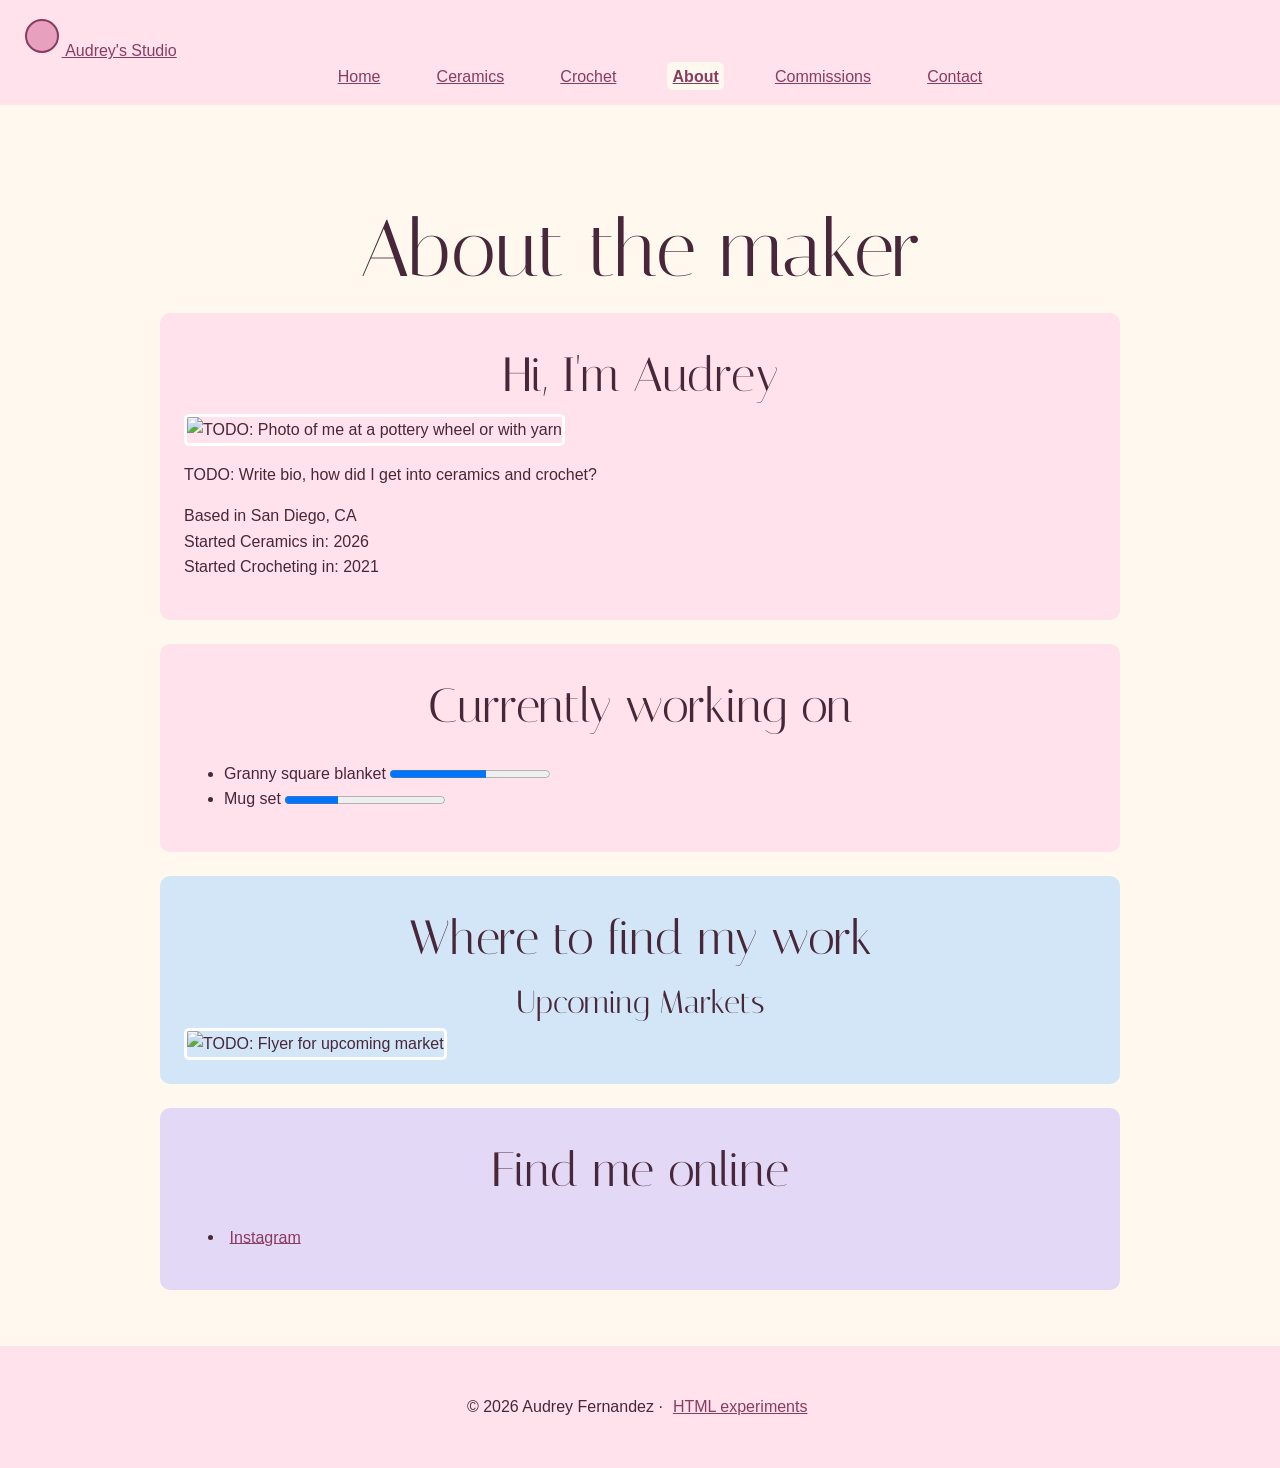
==== about.html @ de60c45e "finish no-js contact form and fix mobile nav/headings" ====
<!DOCTYPE html>
<html lang="en">
<head>
  <meta charset="utf-8">
  <meta name="viewport" content="width=device-width, initial-scale=1">
  <meta name="description" content="About Audrey Fernandez, the maker behind the ceramics and crochet pieces.">
  <title>About | Audrey's Studio</title>
  <link rel="icon" href="images/favicon.svg" type="image/svg+xml">
  <link rel="stylesheet" href="style.css">
</head>
<body>
    <header>
    <a href="index.html">
        <svg width="40" height="40" viewBox="0 0 40 40" role="img" aria-label="Audrey's Studio logo">
            <circle cx="20" cy="20" r="16" fill="#e8a0bf" stroke="#8a3b62" stroke-width="2"/>
        </svg>        
        Audrey's Studio
    </a>
    <nav aria-label="Main">
        <ul>
        <li><a href="index.html">Home</a></li>
        <li><a href="ceramics.html">Ceramics</a></li>
        <li><a href="crochet.html">Crochet</a></li>
        <li><a href="about.html" aria-current="page">About</a></li>
        <li><a href="commissions.html">Commissions</a></li>
        <li><a href="form-no-js.html">Contact</a></li>
        </ul>
    </nav>
    </header>

    <main>
        <h1>About the maker</h1>

        <section class="panel panel-accent" aria-labelledby="bio.heading">
            <h2 id="bio-heading">Hi, I'm Audrey</h2>
            <img src="images/placeholder.svg" alt="TODO: Photo of me at a pottery wheel or with yarn">
            <p>TODO: Write bio, how did I get into ceramics and crochet?</p>
            <p>
                Based in <span>San Diego, CA</span><br>
                Started Ceramics in: 2026<br>
                Started Crocheting in: 2021
            </p>
        </section>

        <section class="panel panel-accent2" aria-labelledby="wip-heading">
            <h2 id="wip-heading">Currently working on</h2>
            <ul>
                <li>
                    <label for="wip-blanket">Granny square blanket</label>
                    <progress id="wip-blanket" max="100" value="60">60%</progress>
                </li>
                <li>
                    <label for="wip-mugs">Mug set</label>
                    <progress id="wip-mugs" max="6" value="2">2 of 6</progress>
                </li>
            </ul>
        </section>

        <section class="panel panel-accent3" aria-labelledby="irl-heading">
            <h2 id="irl-heading">Where to find my work</h2>
            <h3>Upcoming Markets</h3>
            <img src="images/placeholder.svg" alt="TODO: Flyer for upcoming market">
        </section>

        <section class="panel panel-accent4" aria-labelledby="links-heading">
            <h2 id="links-heading">Find me online</h2>
            <ul>
                <li><a href="https://www.instagram.com/audrey.crochets">Instagram</a></li>
            </ul>
        </section>
    </main>

    <footer>
        <p>&copy; 2026 Audrey Fernandez &middot; <a href="experiments.html">HTML experiments</a></p>
    </footer>
</body>
</html>
---- style.css ----
/* 
Audrey Elizabeth Fernandez | Audrey's Studio stylesheet
Repo: https://github.com/audreyelizabethf/cse134b-hw3
*/

@font-face {
    font-family: "Italiana";
    src: url("fonts/italiana-regular.woff2") format("woff2");
    font-weight: 400;
    font-style: normal;
    font-display: swap;
}

/* CUSTOM PROPERTIES (at least 4)*/
:root {
    --color-bg: #fff8ee;
    --color-input-bg: #ffffff;
    --color-text: #48273a;
    --color-link: #8a3b62;
    --color-accent: #ffe2eb;
    /* --color-accent2: #d4e8c1; */
    --color-accent2: #ffe2eb;
    --color-accent3: #d3e6f7;
    --color-accent4: #e3d9f6;
    --color-focus: #ff0099;
    

    --font-heading: ui-rounded, "Italiana", Georgia, serif;
    --font-body: "Trebuchet MS", "Segoe UI", Helvetica, sans-serif;

    --max-width: 60rem;
}

/* TYPOGRAPHY*/
body {
    font-family: var(--font-body);
    background-color: var(--color-bg);
    color: var(--color-text);
    line-height:1.6;
    margin: 0;
}

main {
    max-width: var(--max-width);
    margin: 0 auto;
    padding: 2rem;
}

h1, h2, h3 {
    font-family: var(--font-heading);
    margin-bottom: 0;
    font-weight: 400;
    text-align: center;
}

h1 {
    font-size: 5rem;
}

main > h1, 
main > section:not(.panel) > h2 {
    margin-top: 3rem;
}

h2 {
    font-size: 3rem;
}

h3 {
    font-size: 2rem;
}

h1 + p,
h2 + p, 
h3 + p {
    text-align: center;
    margin-top: 0;
}

img, video,iframe {
    max-width: 100%;
    height: auto;
    border: 3px solid white;
    border-radius: 5px;
    box-sizing: border-box;
}

/* HEADER + NAV w/ FLEXBOX */
header {
    background-color: var(--color-accent);
    padding: 1rem;
}

nav ul{
    display: flex;
    justify-content: center;
    list-style: none;
    gap: 45px;
    margin: 0;
}

/* ATTRIBUTE SELECTOR: highlight nav link for current page */
a[aria-current="page"] {
    font-weight:700;
    background-color: var(--color-bg);
    border-radius: 5px;
    padding: 0.35rem;
}

/* LINKS: hover & focus */
a {
    color: var(--color-link);
    padding: 0.35rem;
}

a:hover {
    background-color: var(--color-accent2);
    border-radius: 3px;
}

a:focus, button:focus, input:focus, textarea:focus {
    outline: 3px solid var(--color-focus);    
}

/* BUTTONS */
button {
    background-color: var(--color-accent2);
    border: 5px solid var(--color-accent2);
    border-radius: 5px;
    padding:0.5em;
    font-family: var(--font-body);
}

/* CARDS */

.new-pieces {
    display: flex;
    gap: 1rem;
    overflow-x: auto;
    list-style: none;
    padding: 0;
    margin-top: 0;
}

/* Child combinator: Each <li> directly inside the New Pieces list on the homepage, styled as a card in a horizontal scroller. */
.new-pieces > li {
    width: 20rem;
    flex-shrink: 0;
    background-color: var(--color-accent2);
    border-radius: 10px;
    padding: 1rem;
    text-align: center;
}

#browse-heading + piece-card {
    margin-top: 0;
}

article, section > h2, h3 {
    margin-top: 0;
}

piece-card {
            display: block;
            border: 1px solid var(--color-link);
            border-radius: 10px;
            padding: 1rem;
            margin-block: 1rem;
            background-color: var(--color-accent);
            
}

article {
    background-color: var(--color-accent3);
    padding: 3rem;
    border-radius: 10px;
}

/* Descendant combinator: the detail lists inside each gallery piece card. Removes the bullets so the details read like a label. */
article ul {
    list-style: none;
}

.card-grid {
    display: grid;
    grid-template-columns: 1fr 1fr; 
    gap: 1.5rem;
}

.panel {
    padding: 1.5rem;
    border-radius: 10px;
    margin-bottom: 1.5rem;
}
.panel-accent {
    background-color: var(--color-accent);
}
.panel-accent2 {
    background-color: var(--color-accent2)
}
.panel-accent3 {
    background-color: var(--color-accent3)
}
.panel-accent4 {
    background-color: var(--color-accent4)
}

fieldset {
    margin-bottom: 1rem;
    min-width: 0;
}

/* Child combinator: each row (div) directly inside a fieldset on the commissions page, spaced apart so fields don't crowd */
fieldset > div {
    margin-bottom: 1rem;
}

input, textarea {
    max-width: 100%;
    padding: 1rem;
    box-sizing: border-box;
}

/* Contact Form */
.contact-form {
    max-width: 40rem;
    margin: 0 auto;
    display: flex;
    flex-direction: column;
    gap: 1rem;
}
.contact-form > div {
    display: flex;
    flex-direction: column;
    gap: 0.25rem;
}

.contact-form input,
.contact-form textarea {
    width: 100%;
    box-sizing: border-box;
    padding: 0.5em 0.75em;
    font: inherit;
    color: var(--color-text);
    background-color: var(--color-input-bg);
    border: 1px solid var(--color-text);
    border-radius: 10px;
}

.contact-form textarea {
    min-height: 8rem;
    resize: vertical;
}

.contact-form button {
    align-self: flex-start;
    padding: 0.25em;
    color: var(--color-text);
    font: inherit;
    border-radius: 10px;
}

/* FOOTER */
footer {
    background-color: var(--color-accent);
    padding: 2rem;
    text-align: center;
}

/* MEDIA QUERY */
@media (max-width: 600px) {

    h1 {
        font-size: 4rem;   /* adjust until "Commissions" fits at 375px */
    }

    main > h1 {
        margin-top: 0;
    }

    article {
        padding: 1.5rem;
    }

    nav ul {
        flex-direction: column;
        align-items: center;
        gap: 0.5rem;
        padding: 0;
    }

    .card-grid {
        grid-template-columns: 1fr;
    }
}
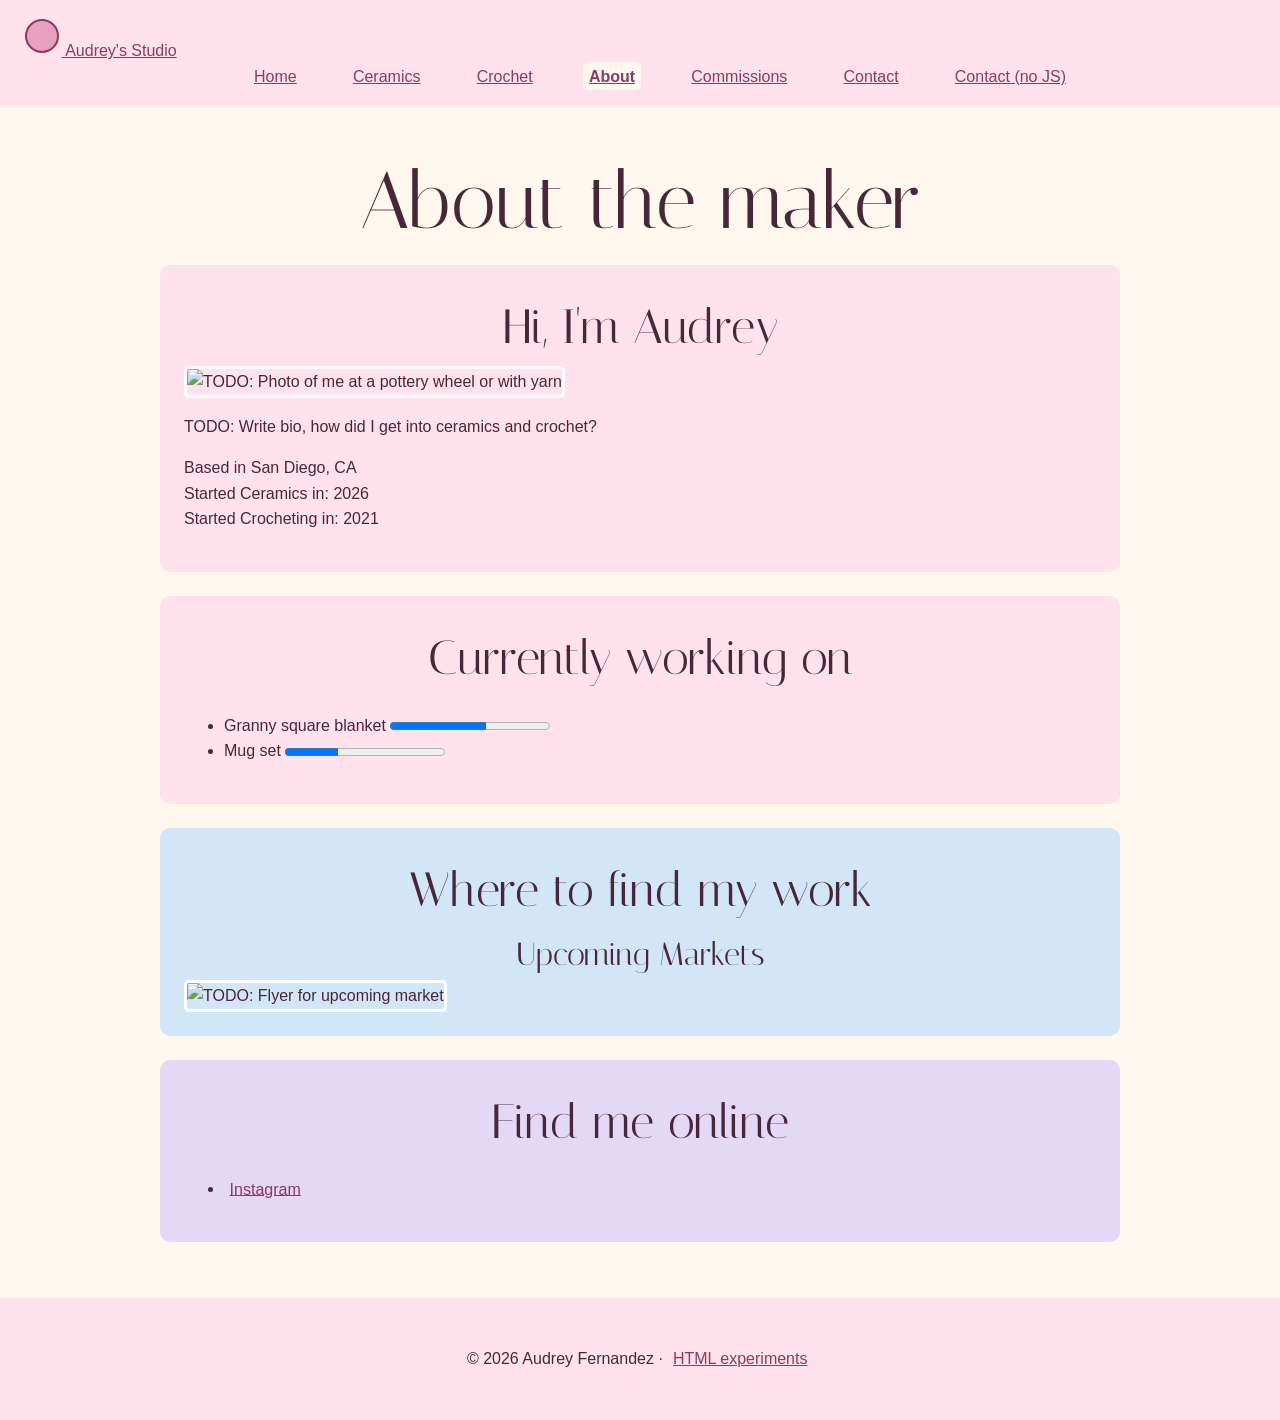
==== commit 32c4bd46: "Add character counter" ====
--- a/about.html
+++ b/about.html
@@ -23,7 +23,8 @@
         <li><a href="crochet.html">Crochet</a></li>
         <li><a href="about.html" aria-current="page">About</a></li>
         <li><a href="commissions.html">Commissions</a></li>
-        <li><a href="form-no-js.html">Contact</a></li>
+        <li><a href="form-with-js.html">Contact</a></li>
+        <li><a href="form-no-js.html">Contact (no JS)</a></li>
         </ul>
     </nav>
     </header>
--- a/style.css
+++ b/style.css
@@ -22,7 +22,7 @@
     --color-accent2: #ffe2eb;
     --color-accent3: #d3e6f7;
     --color-accent4: #e3d9f6;
-    --color-focus: #ff0099;
+    --color-focus: #77c6ff;
     
 
     --font-heading: ui-rounded, "Italiana", Georgia, serif;
@@ -59,7 +59,7 @@
 
 main > h1, 
 main > section:not(.panel) > h2 {
-    margin-top: 3rem;
+    margin-top: 0;
 }
 
 h2 {
@@ -119,7 +119,8 @@
 }
 
 a:focus, button:focus, input:focus, textarea:focus {
-    outline: 3px solid var(--color-focus);    
+    outline: 3px solid var(--color-focus);
+    outline-offset: 3px;    
 }
 
 /* BUTTONS */
@@ -260,6 +261,50 @@
     border-radius: 10px;
 }
 
+.required {
+  font-style: italic;
+  font-size: 0.85em;
+  color: #484747;
+}
+
+/* Error States for Forms (after user interracts)*/
+.contact-form input:user-invalid,
+.contact-form textarea:user-invalid {
+    border: #f94386;
+    box-shadow: 0 0 0 3px #f94386;
+}
+
+/* Valid States for Forms (after user interracts)*/
+.contact-form input:user-valid,
+.contact-form textarea:user-valid {
+    border: #6db684;
+    box-shadow: 0 0 0 3px #6db684
+}
+
+/* Character counter base */
+.info-area {
+    font-size: 0.9em;
+    margin: 0;
+    padding: 0.25em 0.75em;
+    border-left: 4px solid transparent;
+    border-radius: 4px;
+}
+
+/* Near Limit */
+.info-area.warning {
+    color: var(--color-link);
+    font-weight: bold;
+}
+
+/* At Limit */
+.info-area.at-limit {
+    color: var(--color-link);
+    font-weight: bold;
+    border-left-color: var(--color-link);
+    background-color: var(--color-accent);
+}
+
+
 /* FOOTER */
 footer {
     background-color: var(--color-accent);
@@ -272,10 +317,6 @@
 
     h1 {
         font-size: 4rem;   /* adjust until "Commissions" fits at 375px */
-    }
-
-    main > h1 {
-        margin-top: 0;
     }
 
     article {
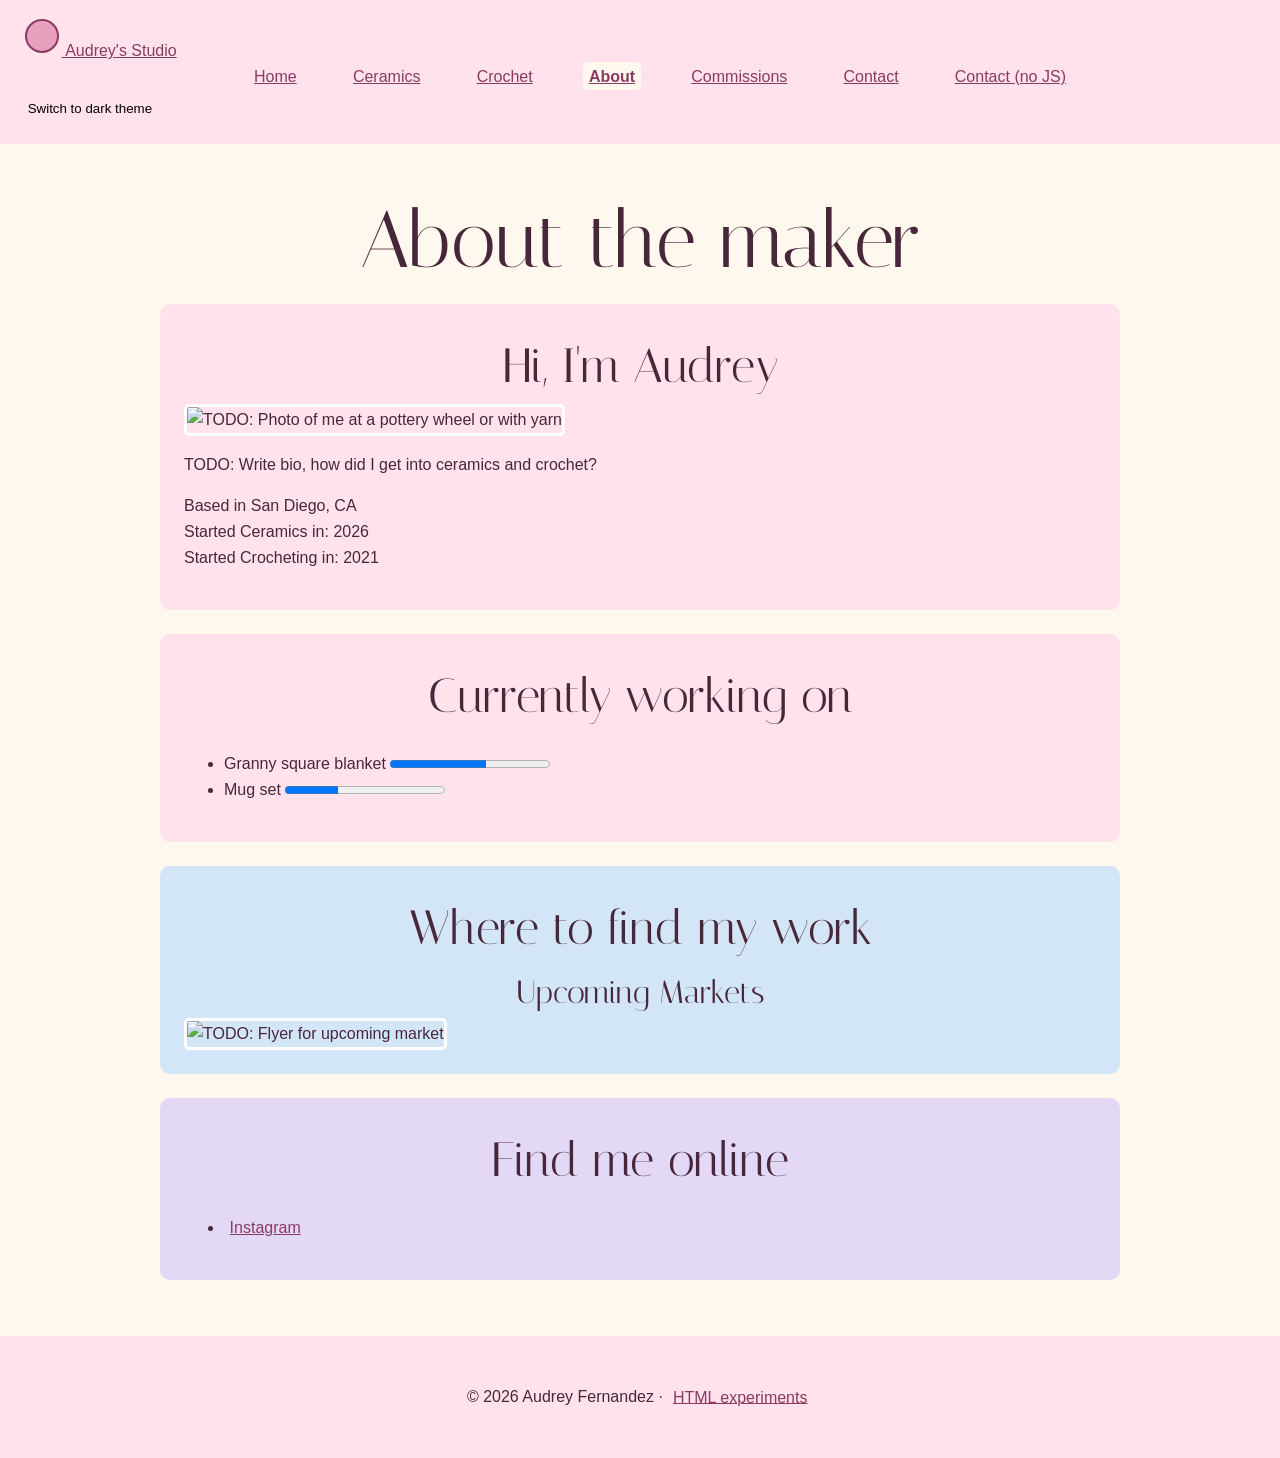
==== commit d7c64922: "theme" ====
--- a/about.html
+++ b/about.html
@@ -7,6 +7,7 @@
   <title>About | Audrey's Studio</title>
   <link rel="icon" href="images/favicon.svg" type="image/svg+xml">
   <link rel="stylesheet" href="style.css">
+  <script src="theme.js" defer></script>
 </head>
 <body>
     <header>
@@ -27,6 +28,7 @@
         <li><a href="form-no-js.html">Contact (no JS)</a></li>
         </ul>
     </nav>
+    <button type="button" id="theme-toggle" hidden>Switch to dark theme</button>
     </header>
 
     <main>
--- a/style.css
+++ b/style.css
@@ -16,6 +16,7 @@
     --color-bg: #fff8ee;
     --color-input-bg: #ffffff;
     --color-text: #48273a;
+    --color-text2: #484747;
     --color-link: #8a3b62;
     --color-accent: #ffe2eb;
     /* --color-accent2: #d4e8c1; */
@@ -23,6 +24,9 @@
     --color-accent3: #d3e6f7;
     --color-accent4: #e3d9f6;
     --color-focus: #77c6ff;
+
+    --color-error: #f94386;
+    --color-valid: #6db684;
     
 
     --font-heading: ui-rounded, "Italiana", Georgia, serif;
@@ -30,6 +34,23 @@
 
     --max-width: 60rem;
 }
+
+:root[data-theme="dark"] {
+    --color-bg: #2a1d26;
+    --color-text: #f6e9ef;
+    --color-text2: #e0e0e0;
+    --color-link: #f2a7c8;
+    --color-accent: #4a2f40;
+    --color-accent2: #33402d;
+    --color-accent3: #2b3a4a;
+    --color-accent4: #3a3150;
+    --color-focus: #8cc8ff;
+    --color-input-bg: #3a2a35;
+    --color-error: #ff8a9a;
+    --color-valid: #8fd19e;
+}
+
+#theme-toggle[hidden] { display: none; }
 
 /* TYPOGRAPHY*/
 body {
@@ -264,21 +285,21 @@
 .required {
   font-style: italic;
   font-size: 0.85em;
-  color: #484747;
+  color: var(--color-text2);
 }
 
 /* Error States for Forms (after user interracts)*/
 .contact-form input:user-invalid,
 .contact-form textarea:user-invalid {
-    border: #f94386;
-    box-shadow: 0 0 0 3px #f94386;
+    border: var(--color-error);
+    box-shadow: 0 0 0 3px var(--color-error);
 }
 
 /* Valid States for Forms (after user interracts)*/
 .contact-form input:user-valid,
 .contact-form textarea:user-valid {
-    border: #6db684;
-    box-shadow: 0 0 0 3px #6db684
+    border: var(--color-valid);
+    box-shadow: 0 0 0 3px var(--color-valid)
 }
 
 /* Character counter base */
@@ -304,6 +325,18 @@
     background-color: var(--color-accent);
 }
 
+/* Error messages: only non-empty ones take up space or get styling */
+.error-area p {
+  margin: 0;
+}
+
+.error-area p:not(:empty) {
+  margin-top: 0.5rem;
+  padding: 0.25em 0.75em;
+  border-left: 4px solid var(--color-error);
+  color: var(--color-error);
+  font-weight: bold;
+}
 
 /* FOOTER */
 footer {
